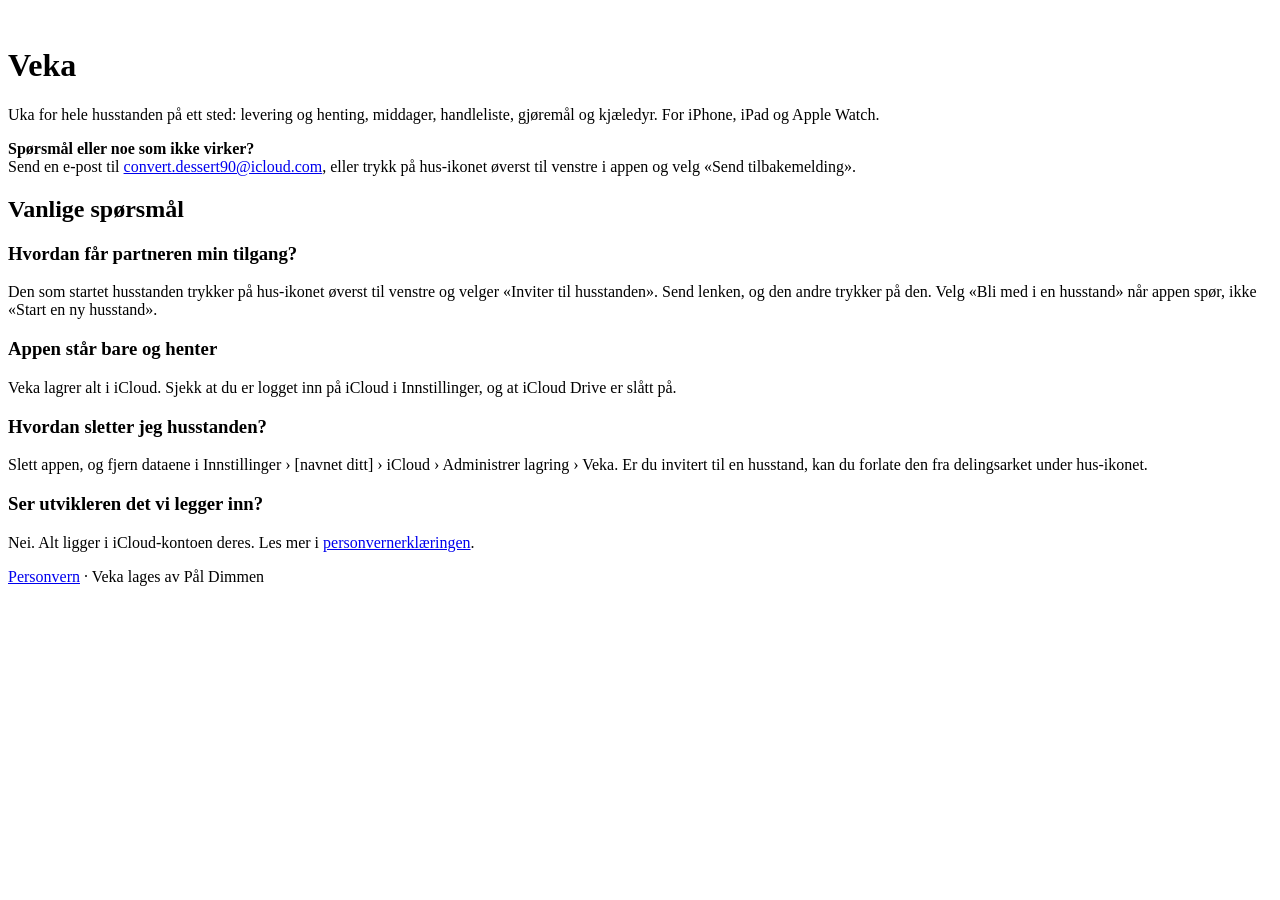
==== index.html @ 27933f42 "Appen heter nå Veka" ====
<!doctype html>
<html lang="nb">
<head>
<meta charset="utf-8">
<meta name="viewport" content="width=device-width, initial-scale=1">
<title>Veka – støtte</title>
<link rel="stylesheet" href="stil.css">
</head>
<body>
<main>
<header><img src="ikon.png" alt=""><h1>Veka</h1></header>
<p class="ingress">Uka for hele husstanden på ett sted: levering og henting, middager, handleliste, gjøremål og kjæledyr. For iPhone, iPad og Apple Watch.</p>

<div class="kort">
<strong>Spørsmål eller noe som ikke virker?</strong><br>
Send en e-post til <a href="mailto:convert.dessert90@icloud.com">convert.dessert90@icloud.com</a>, eller trykk på hus-ikonet øverst til venstre i appen og velg «Send tilbakemelding».
</div>

<h2>Vanlige spørsmål</h2>

<h3>Hvordan får partneren min tilgang?</h3>
<p>Den som startet husstanden trykker på hus-ikonet øverst til venstre og velger «Inviter til husstanden». Send lenken, og den andre trykker på den. Velg «Bli med i en husstand» når appen spør, ikke «Start en ny husstand».</p>

<h3>Appen står bare og henter</h3>
<p>Veka lagrer alt i iCloud. Sjekk at du er logget inn på iCloud i Innstillinger, og at iCloud Drive er slått på.</p>

<h3>Hvordan sletter jeg husstanden?</h3>
<p>Slett appen, og fjern dataene i Innstillinger › [navnet ditt] › iCloud › Administrer lagring › Veka. Er du invitert til en husstand, kan du forlate den fra delingsarket under hus-ikonet.</p>

<h3>Ser utvikleren det vi legger inn?</h3>
<p>Nei. Alt ligger i iCloud-kontoen deres. Les mer i <a href="personvern.html">personvernerklæringen</a>.</p>

<nav><a href="personvern.html">Personvern</a> · Veka lages av Pål Dimmen</nav>
</main>
</body>
</html>
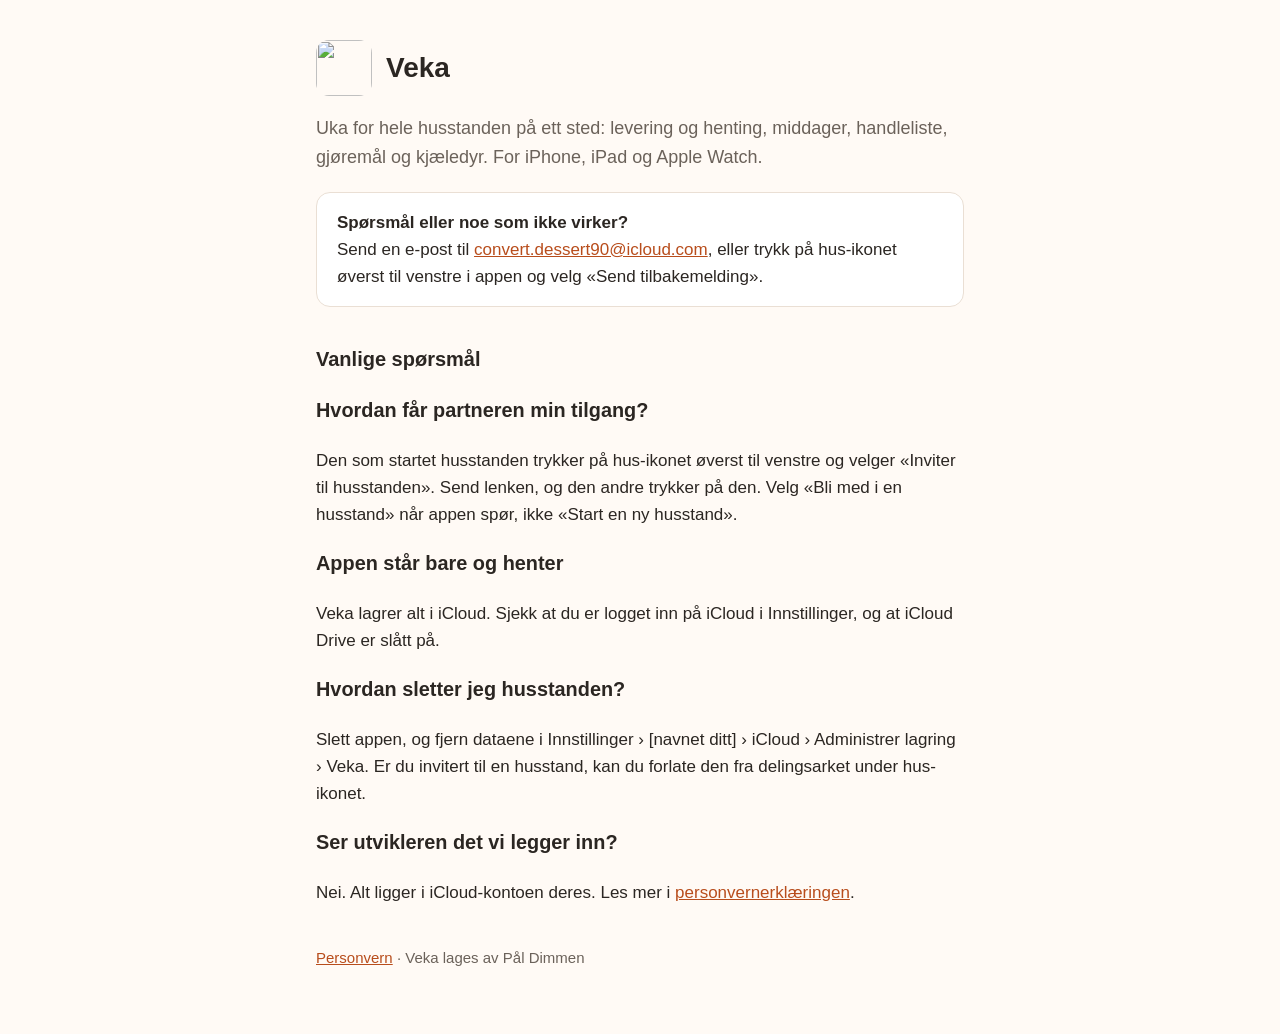
==== commit 969d9885: "Sikkerhetshoder, kontrast og ikon fra #1, tilpasset navnet Veka Slår sammen hfdimmen sin PR #1 med m" ====
--- a/index.html
+++ b/index.html
@@ -3,12 +3,17 @@
 <head>
 <meta charset="utf-8">
 <meta name="viewport" content="width=device-width, initial-scale=1">
+<meta http-equiv="Content-Security-Policy" content="default-src 'none'; style-src 'self'; img-src 'self'; base-uri 'none'; form-action 'none'">
+<meta name="color-scheme" content="light dark">
+<meta name="description" content="Støtte og vanlige spørsmål for Veka, ukesplanleggeren for hele husstanden.">
 <title>Veka – støtte</title>
 <link rel="stylesheet" href="stil.css">
+<link rel="icon" href="ikon.png">
+<link rel="apple-touch-icon" href="ikon.png">
 </head>
 <body>
 <main>
-<header><img src="ikon.png" alt=""><h1>Veka</h1></header>
+<header><img src="ikon.png" alt="" width="56" height="56"><h1>Veka</h1></header>
 <p class="ingress">Uka for hele husstanden på ett sted: levering og henting, middager, handleliste, gjøremål og kjæledyr. For iPhone, iPad og Apple Watch.</p>
 
 <div class="kort">
--- a/stil.css
+++ b/stil.css
@@ -0,0 +1,14 @@
+:root{--bg:#fffaf5;--tekst:#2b2622;--svak:#6b625a;--aksent:#b84d1c;--kort:#ffffff;--kant:#eadfd4}
+@media (prefers-color-scheme:dark){:root{--bg:#1c1917;--tekst:#f2ede8;--svak:#b3a89e;--aksent:#f08a55;--kort:#26221f;--kant:#3a332e}}
+*{box-sizing:border-box}
+body{margin:0;background:var(--bg);color:var(--tekst);font:17px/1.6 -apple-system,BlinkMacSystemFont,"Segoe UI",sans-serif}
+main{max-width:680px;margin:0 auto;padding:40px 16px 64px}
+header{display:flex;align-items:center;gap:14px;margin-bottom:8px}
+header img{width:56px;height:56px;border-radius:13px}
+h1{font-size:28px;margin:0}
+h2{font-size:20px;margin:36px 0 8px}
+p,li{color:var(--tekst)}
+.ingress{color:var(--svak);font-size:18px}
+a{color:var(--aksent)}
+.kort{background:var(--kort);border:1px solid var(--kant);border-radius:14px;padding:16px 20px;margin:20px 0}
+nav{margin-top:40px;color:var(--svak);font-size:15px}
